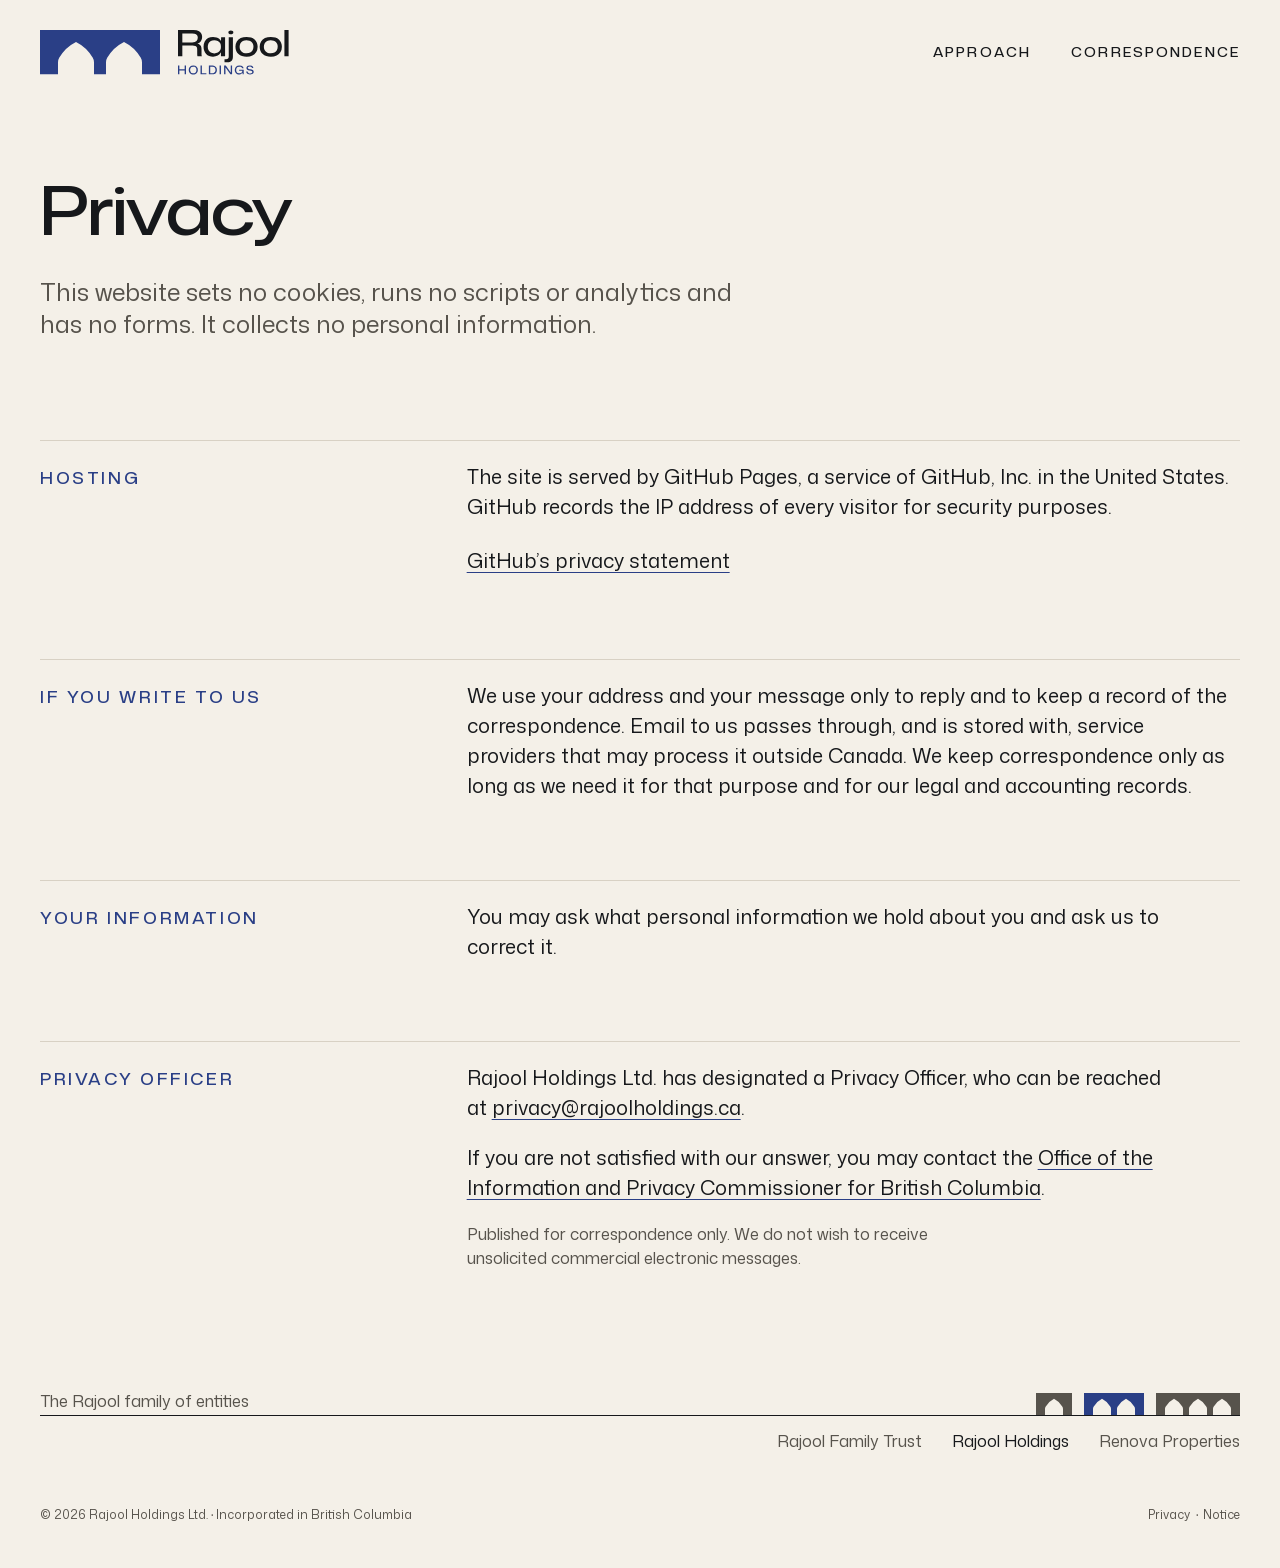
==== privacy/index.html @ 6e5f0f4d "Publish site (source 63369d2)" ====
<!doctype html>
<html lang="en-CA">
<head>
<meta charset="utf-8">
<meta http-equiv="Content-Security-Policy" content="default-src 'none'; style-src 'self'; font-src 'self'; img-src 'self'; base-uri 'none'; form-action 'none'; upgrade-insecure-requests">
<meta name="viewport" content="width=device-width, initial-scale=1">
<meta name="referrer" content="strict-origin-when-cross-origin">
<title>Privacy · Rajool Holdings</title>
<meta name="description" content="This website sets no cookies, runs no scripts or analytics and has no forms. It collects no personal information.">
<meta name="robots" content="noindex">
<link rel="canonical" href="https://rajoolholdings.ca/privacy/">
<meta property="og:type" content="website">
<meta property="og:site_name" content="Rajool Holdings">
<meta property="og:title" content="Privacy · Rajool Holdings">
<meta property="og:description" content="This website sets no cookies, runs no scripts or analytics and has no forms. It collects no personal information.">
<meta property="og:url" content="https://rajoolholdings.ca/privacy/">
<meta property="og:locale" content="en_CA">
<meta property="og:image" content="https://rajoolholdings.ca/assets/og.png?v=b7c1511355">
<meta property="og:image:type" content="image/png">
<meta property="og:image:width" content="1200">
<meta property="og:image:height" content="630">
<meta property="og:image:alt" content="Rajool Holdings">
<meta name="twitter:card" content="summary_large_image">
<meta name="color-scheme" content="light dark">
<meta name="theme-color" content="#F4F0E8" media="(prefers-color-scheme: light)">
<meta name="theme-color" content="#111315" media="(prefers-color-scheme: dark)">
<link rel="preload" href="../assets/fonts/monasans-expanded-500-latin.woff2?v=4d032e9714" as="font" type="font/woff2" crossorigin>
<link rel="preload" href="../assets/fonts/monasans-text-400-latin.woff2?v=869398f5a4" as="font" type="font/woff2" crossorigin>
<link rel="stylesheet" href="../assets/site.css?v=0a5b013a21">
<link rel="icon" href="../favicon.ico?v=cc2454d76b" sizes="32x32">
<link rel="icon" href="../icon.svg?v=e6301068e6" type="image/svg+xml">
<link rel="apple-touch-icon" href="../apple-touch-icon.png?v=8086e03895">

</head>
<body>
<a class="skip-link" href="#main">Skip to content</a>
<header class="site-header">
<div class="wrap site-header__inner">
<a class="site-mark" href="../"><svg viewBox="0 0 625 115" width="250" height="46" role="img" aria-label="Rajool Holdings"><title>Rajool Holdings</title><path class="mark" fill="#2A3F86" fill-rule="evenodd" d="M0 110.83V0H300V110.83H255V80.83A22.5 22.5 0 0 0 251.99 69.58A100.44 100.44 0 0 0 210 30A100.44 100.44 0 0 0 168.01 69.58A22.5 22.5 0 0 0 165 80.83V110.83H135V80.83A22.5 22.5 0 0 0 131.99 69.58A100.44 100.44 0 0 0 90 30A100.44 100.44 0 0 0 48.01 69.58A22.5 22.5 0 0 0 45 80.83V110.83Z"/><path class="name" fill="#16181B" d="M345 65.76v-65.76h38.7q4.42 0 7.85 0.77t6.04 2.3 4.33 3.74 2.58 4.96 0.85 6q0 6.32-3.11 10.51t-8.8 5.82v0.54q3.61 0.54 5.91 2.17t3.39 4.23q1.08 2.62 1.08 6.32v11.73q0 1.71 0.13 3.29t0.77 3.38h-11q-0.46-1.53-0.59-3.16t-0.14-3.6v-9.93q0-3.42-0.99-5.68t-3.52-3.29-7.12-1.04h-26.61v-8.12h25.79q7.67 0 10.78-3.2t3.12-8.35q0-2.97-1-5.05t-2.84-3.38-4.37-1.89-5.69-0.59h-24.71v57.28zm87.6 0.81q-5.33 0-9.7-1.71t-7.49-4.96-4.83-7.8-1.71-10.15q0-7.58 2.98-13.13t8.34-8.52 12.41-2.98q4.96 0 8.75 1.22t6.49 3.38 4.15 5.05h0.54l0.27-8.93h9.92v47.72h-10.37v-9.38h-0.54q-2.26 4.6-7.44 7.4t-11.77 2.79zm2.97-8.11q5.23 0 8.98-2.08t5.73-5.5 1.98-7.4v-3.61q0-3.88-1.98-7.17t-5.73-5.28-8.98-1.98q-4.87 0-8.48 1.94t-5.64 5.59-2.03 8.98q0 5.05 2.03 8.79t5.64 5.73 8.48 1.99zm25.71 22.37v-7.94h3.79q3.52 0 5.14-1.67t1.63-5.73v-47.45h10.46v48.8q0 5.06-1.76 8.12t-4.92 4.47-7.48 1.4zm15.88-69.91q-3.07 0-4.65-1.4t-1.58-3.48q0-2.34 1.72-3.6t4.51-1.27q3.07 0 4.64 1.36t1.58 3.51q0 2.35-1.71 3.61t-4.51 1.27zm39.24 55.74q-6.32 0-11.41-1.71t-8.75-4.92-5.64-7.75q-1.99-4.56-1.99-10.24 0-7.67 3.48-13.22t9.69-8.52q6.23-2.98 14.62-2.98 6.22 0 11.32 1.67t8.75 4.92 5.64 7.8 1.98 10.33q0 7.48-3.43 13.03t-9.65 8.57-14.61 3.02zm0-8.3q5.32 0 9.2-1.98t5.95-5.68 2.08-8.66q0-3.79-1.17-6.86t-3.43-5.23-5.46-3.29-7.17-1.13q-5.41 0-9.25 1.98t-5.95 5.73-2.12 8.8q0 3.7 1.22 6.72t3.42 5.18 5.42 3.3q3.2 1.12 7.26 1.12zm60.62 8.3q-6.32 0-11.41-1.71t-8.75-4.92-5.64-7.75q-1.99-4.56-1.99-10.24 0-7.67 3.48-13.22t9.69-8.52q6.23-2.98 14.62-2.98 6.22 0 11.32 1.67t8.75 4.92 5.64 7.8 1.98 10.33q0 7.48-3.43 13.03t-9.65 8.57-14.61 3.02zm0-8.3q5.32 0 9.2-1.98t5.95-5.68 2.08-8.66q0-3.79-1.17-6.86t-3.43-5.23-5.46-3.29-7.17-1.13q-5.41 0-9.25 1.98t-5.95 5.73-2.12 8.8q0 3.7 1.22 6.72t3.42 5.18 5.42 3.3q3.2 1.12 7.26 1.12zm34.01 7.4v-65.76h10.46v65.76z"/><path class="descriptor" fill="#2A3F86" d="M345 110.83v-21.87h3.42v21.87zm16.65 0v-21.87h3.42v21.87zm-13.95-9.81v-2.88h14.7v2.88zm35.52 10.08q-2.61 0-4.71-0.78t-3.6-2.25-2.28-3.54-0.78-4.62q0-2.58 0.8-4.65t2.27-3.53q1.49-1.45 3.59-2.23t4.71-0.78 4.7 0.78 3.58 2.25 2.29 3.52 0.8 4.64q0 2.55-0.8 4.62t-2.29 3.54-3.58 2.25-4.7 0.78zm0-2.88q2.43 0 4.19-1.01t2.71-2.86 0.96-4.44q0-1.98-0.55-3.53t-1.58-2.61-2.47-1.62q-1.46-0.55-3.26-0.55-2.43 0-4.18 0.97t-2.72 2.84-0.96 4.5q0 1.95 0.56 3.49t1.57 2.63 2.48 1.63q1.45 0.56 3.25 0.56zm18.09 2.61v-21.87h3.42v19.68l-0.75-0.78h11.97v2.97zm20.88 0v-21.87h9.42q3.42 0 5.79 1.36t3.6 3.83 1.23 5.76q0 2.52-0.72 4.54t-2.1 3.45-3.35 2.18-4.45 0.75zm3.42-2.85h5.46q1.83 0 3.26-0.53t2.4-1.56 1.48-2.56 0.51-3.48q0-2.76-0.94-4.53t-2.68-2.64q-1.72-0.87-4-0.87h-5.49zm23.37 2.85v-21.87h3.42v21.87zm11.25 0v-21.87h4.26l12.33 17.34h0.18l-0.15-7.14v-10.2h3.36v21.87h-4.14l-12.33-17.25h-0.18l0.15 6.81v10.44zm37.47 0.27q-2.43 0-4.41-0.78t-3.4-2.24-2.2-3.49q-0.76-2.04-0.76-4.53 0-2.61 0.83-4.71t2.34-3.59 3.64-2.26 4.77-0.78q2.82 0 5.05 0.85t3.68 2.46 1.8 3.86h-3.51q-0.33-1.32-1.29-2.3t-2.4-1.5-3.33-0.52q-2.58 0-4.38 1.05t-2.74 2.94-0.95 4.44q0 1.92 0.56 3.45t1.57 2.61 2.47 1.66 3.23 0.59q2.16 0 3.84-0.77t2.64-2.13 0.96-3.22v-1.29l0.75 0.72h-8.73v-2.49h11.58v11.7h-2.76l-0.18-4.2h-0.21q-0.54 1.35-1.78 2.35t-2.97 1.56-3.71 0.56zm27.33 0q-3.21 0-5.28-0.92t-3.09-2.52-1.08-3.67h3.57q0.06 1.44 0.72 2.46t1.98 1.54 3.27 0.53q1.77 0 3-0.41t1.86-1.2 0.63-1.96q0-1.02-0.36-1.67t-1.11-1.03-1.92-0.66-2.76-0.51q-1.98-0.3-3.53-0.72t-2.61-1.1-1.63-1.72-0.57-2.58q0-1.95 1.06-3.35t3.02-2.14 4.62-0.75 4.56 0.78 2.92 2.22q1.04 1.44 1.1 3.42h-3.48q-0.06-1.35-0.72-2.21t-1.81-1.27-2.72-0.42q-1.59 0-2.7 0.4t-1.71 1.14-0.6 1.79q0 1.2 0.62 1.84t1.96 1.01 3.54 0.69q1.8 0.24 3.33 0.63t2.67 1.08 1.77 1.86 0.63 3.03q0 1.92-1.05 3.36t-3.08 2.23-5.02 0.8z"/></svg></a>
<nav class="site-nav" aria-label="Sections">
<ul class="site-nav__list" role="list"><li><a href="../#approach">Approach</a></li><li><a href="../#correspondence">Correspondence</a></li></ul>
<details class="site-menu">
<summary>Menu</summary>
<ul role="list"><li><a href="../#approach">Approach</a></li><li><a href="../#correspondence">Correspondence</a></li></ul>
</details>
</nav>
</div>
</header>

<main id="main" tabindex="-1">
<div class="wrap page-head">
<h1>Privacy</h1>
<p class="lead">This website sets no cookies, runs no scripts or analytics and has no forms. It collects no personal information.</p>
</div>

<section class="section">
<div class="wrap section__grid">
<h2>Hosting</h2>
<div class="prose">
<p>The site is served by GitHub Pages, a service of GitHub, Inc. in the United States. GitHub records the IP address of every visitor for security purposes.</p>
<p class="link-row"><a href="https://docs.github.com/en/site-policy/privacy-policies/github-general-privacy-statement">GitHub’s privacy statement</a></p>
</div>
</div>
</section>

<section class="section">
<div class="wrap section__grid">
<h2>If you write to us</h2>
<div class="prose"><p>We use your address and your message only to reply and to keep a record of the correspondence. Email to us passes through, and is stored with, service providers that may process it outside Canada. We keep correspondence only as long as we need it for that purpose and for our legal and accounting records.</p></div>
</div>
</section>

<section class="section">
<div class="wrap section__grid">
<h2>Your information</h2>
<div class="prose"><p>You may ask what personal information we hold about you and ask us to correct it.</p></div>
</div>
</section>

<section class="section">
<div class="wrap section__grid">
<h2>Privacy Officer</h2>
<div class="prose">
<p>Rajool Holdings Ltd. has designated a Privacy Officer, who can be reached at <a href="&#109;&#97;&#105;&#108;&#116;&#111;&#58;&#112;&#114;&#105;&#118;&#97;&#99;&#121;&#64;&#114;&#97;&#106;&#111;&#111;&#108;&#104;&#111;&#108;&#100;&#105;&#110;&#103;&#115;&#46;&#99;&#97;">&#112;&#114;&#105;&#118;&#97;&#99;&#121;&#64;&#114;&#97;&#106;&#111;&#111;&#108;&#104;&#111;&#108;&#100;&#105;&#110;&#103;&#115;&#46;&#99;&#97;</a>.</p>
<p>If you are not satisfied with our answer, you may contact the <a href="https://www.oipc.bc.ca/">Office of the Information and Privacy Commissioner for British Columbia</a>.</p>
<p class="casl">Published for correspondence only. We do not wish to receive unsolicited commercial electronic messages.</p>

</div>
</div>
</section>

</main>
<footer class="site-footer">
<div class="wrap">
<div class="family">
<p class="family__line">The Rajool family of entities</p>
<svg class="family__strip" viewBox="0 0.83 1020 110" width="204" height="22" aria-hidden="true"><path class="mark trust" fill="#1F5544" fill-rule="evenodd" d="M0 110.83V0H180V110.83H135V80.83A22.5 22.5 0 0 0 131.99 69.58A100.44 100.44 0 0 0 90 30A100.44 100.44 0 0 0 48.01 69.58A22.5 22.5 0 0 0 45 80.83V110.83Z"/><path class="mark holdings current" fill="#2A3F86" fill-rule="evenodd" d="M240 110.83V0H540V110.83H495V80.83A22.5 22.5 0 0 0 491.99 69.58A100.44 100.44 0 0 0 450 30A100.44 100.44 0 0 0 408.01 69.58A22.5 22.5 0 0 0 405 80.83V110.83H375V80.83A22.5 22.5 0 0 0 371.99 69.58A100.44 100.44 0 0 0 330 30A100.44 100.44 0 0 0 288.01 69.58A22.5 22.5 0 0 0 285 80.83V110.83Z"/><path class="mark renova" fill="#843821" fill-rule="evenodd" d="M600 110.83V0H1020V110.83H975V80.83A22.5 22.5 0 0 0 971.99 69.58A100.44 100.44 0 0 0 930 30A100.44 100.44 0 0 0 888.01 69.58A22.5 22.5 0 0 0 885 80.83V110.83H855V80.83A22.5 22.5 0 0 0 851.99 69.58A100.44 100.44 0 0 0 810 30A100.44 100.44 0 0 0 768.01 69.58A22.5 22.5 0 0 0 765 80.83V110.83H735V80.83A22.5 22.5 0 0 0 731.99 69.58A100.44 100.44 0 0 0 690 30A100.44 100.44 0 0 0 648.01 69.58A22.5 22.5 0 0 0 645 80.83V110.83Z"/></svg>
</div>
<ul class="family__names" role="list"><li><a href="https://rajoolfamilytrust.ca/">Rajool Family Trust</a></li><li><a href="https://rajoolholdings.ca/" aria-current="true">Rajool Holdings</a></li><li><a href="https://renovaproperties.ca/">Renova Properties</a></li></ul>
<div class="legal">
<p class="legal__name"><span>© 2026 Rajool Holdings Ltd.</span><span class="sep"> · </span><span>Incorporated in British Columbia</span></p>
<ul class="legal__links" role="list">
<li><a href="../privacy/" aria-current="page">Privacy</a></li>
<li><a href="../#notice">Notice</a></li>
</ul>
</div>
</div>
</footer>

</body>
</html>
---- assets/site.css ----
@layer reset, tokens, base, layout, components, utilities;
@font-face {
  font-family: "Mona Sans Expanded";
  font-style: normal;
  font-weight: 500;
  font-display: swap;
  src: url("fonts/monasans-expanded-500-latin-ext.woff2?v=0ff20db045") format("woff2");
  unicode-range: U+0100-02BA, U+02BD-02C5, U+02C7-02CC, U+02CE-02D7, U+02DD-02FF, U+0304, U+0308, U+0329, U+1D00-1DBF, U+1E00-1E9F, U+1EF2-1EFF, U+2020, U+20A0-20AB, U+20AD-20C4, U+2113, U+2C60-2C7F, U+A720-A7FF;
}
@font-face {
  font-family: "Mona Sans Expanded";
  font-style: normal;
  font-weight: 500;
  font-display: swap;
  src: url("fonts/monasans-expanded-500-latin.woff2?v=4d032e9714") format("woff2");
  unicode-range: U+0000-00FF, U+0131, U+0152-0153, U+02BB-02BC, U+02C6, U+02DA, U+02DC, U+0304, U+0308, U+0329, U+2000-206F, U+20AC, U+2122, U+2191, U+2193, U+2212, U+2215, U+FEFF, U+FFFD;
}
@font-face {
  font-family: "Mona Sans SemiExpanded";
  font-style: normal;
  font-weight: 500;
  font-display: swap;
  src: url("fonts/monasans-semiexpanded-500-latin-ext.woff2?v=015ec00944") format("woff2");
  unicode-range: U+0100-02BA, U+02BD-02C5, U+02C7-02CC, U+02CE-02D7, U+02DD-02FF, U+0304, U+0308, U+0329, U+1D00-1DBF, U+1E00-1E9F, U+1EF2-1EFF, U+2020, U+20A0-20AB, U+20AD-20C4, U+2113, U+2C60-2C7F, U+A720-A7FF;
}
@font-face {
  font-family: "Mona Sans SemiExpanded";
  font-style: normal;
  font-weight: 500;
  font-display: swap;
  src: url("fonts/monasans-semiexpanded-500-latin.woff2?v=79d76f1848") format("woff2");
  unicode-range: U+0000-00FF, U+0131, U+0152-0153, U+02BB-02BC, U+02C6, U+02DA, U+02DC, U+0304, U+0308, U+0329, U+2000-206F, U+20AC, U+2122, U+2191, U+2193, U+2212, U+2215, U+FEFF, U+FFFD;
}
@font-face {
  font-family: "Mona Sans";
  font-style: normal;
  font-weight: 400;
  font-display: swap;
  src: url("fonts/monasans-text-400-latin-ext.woff2?v=d0cb6b23a5") format("woff2");
  unicode-range: U+0100-02BA, U+02BD-02C5, U+02C7-02CC, U+02CE-02D7, U+02DD-02FF, U+0304, U+0308, U+0329, U+1D00-1DBF, U+1E00-1E9F, U+1EF2-1EFF, U+2020, U+20A0-20AB, U+20AD-20C4, U+2113, U+2C60-2C7F, U+A720-A7FF;
}
@font-face {
  font-family: "Mona Sans";
  font-style: normal;
  font-weight: 400;
  font-display: swap;
  src: url("fonts/monasans-text-400-latin.woff2?v=869398f5a4") format("woff2");
  unicode-range: U+0000-00FF, U+0131, U+0152-0153, U+02BB-02BC, U+02C6, U+02DA, U+02DC, U+0304, U+0308, U+0329, U+2000-206F, U+20AC, U+2122, U+2191, U+2193, U+2212, U+2215, U+FEFF, U+FFFD;
}
@layer tokens {
:root {
  color-scheme: light dark;
  --paper:         oklch(95.6% 0.011 84.6);
  --paper-raised:  oklch(98.3% 0.006 84.6);
  --stone:         oklch(86.3% 0.019 83.1);
  --ink-2:         oklch(44.4% 0.012 81.8);
  --ink:           oklch(20.8% 0.007 258.4);
  --night:         oklch(18.5% 0.005 248.1);
  --night-raised:  oklch(23.3% 0.007 248.1);
  --night-stone:   oklch(35.8% 0.007 248.0);
  --night-ink-2:   oklch(71.4% 0.018 84.6);
  --night-ink:     oklch(92.7% 0.016 82.8);
  --cypress-700:   oklch(40.8% 0.064 169.3);
  --cypress-300:   oklch(76.4% 0.060 165.0);
  --lapis-700:     oklch(39.3% 0.122 268.0);
  --lapis-300:     oklch(77.6% 0.080 270.9);
  --brick-700:     oklch(44.0% 0.111 37.4);
  --brick-300:     oklch(75.7% 0.102 44.2);
  --cypress-wash:  oklch(92.5% 0.022 169.3);
  --lapis-wash:    oklch(92.5% 0.022 268.0);
  --brick-wash:    oklch(92.5% 0.022 37.4);
  --cypress: var(--cypress-700);
  --lapis:   var(--lapis-700);
  --brick:   var(--brick-700);
  --bg:          var(--paper);
  --bg-raised:   var(--paper-raised);
  --text:        var(--ink);
  --text-2:      var(--ink-2);
  --rule-color:  var(--stone);
  --on-accent:   var(--paper);
  --theme-color: #F4F0E8;
  --font-display: "Mona Sans Expanded", "Helvetica Neue", Arial, ui-sans-serif, system-ui, sans-serif;
  --font-caps:    "Mona Sans SemiExpanded", "Helvetica Neue", Arial, ui-sans-serif, system-ui, sans-serif;
  --font-text:    "Mona Sans", ui-sans-serif, system-ui, -apple-system, "Segoe UI", "Helvetica Neue", Arial, sans-serif;
  --weight-display: 500;
  --weight-caps:    500;
  --weight-text:    400;
  --weight-regular: 400;
  --weight-medium:  500;
  --tracking-hero:    clamp(-0.025em, 0.0047rem - 0.1652vw, -0.01em);
  --tracking-display: -0.015em;
  --tracking-heading: -0.01em;
  --tracking-caps:    0.16em;
  --tracking-caps-tight: 0.12em;
  --leading-display: 1.02;
  --leading-tight: 1.1;
  --leading-snug:  1.3;
  --leading-body:  1.5;
  --measure:       64ch;
  --measure-lead:  36ch;
  --step--2: clamp(0.7762rem, 0.7539rem + 0.0988vw, 0.8330rem);
  --step--1: clamp(0.9081rem, 0.8642rem + 0.1953vw, 1.0204rem);
  --step-0:  clamp(1.0625rem, 0.9891rem + 0.3261vw, 1.2500rem);
  --step-1:  clamp(1.2431rem, 1.1304rem + 0.5011vw, 1.5312rem);
  --step-2:  clamp(1.4545rem, 1.2896rem + 0.7327vw, 1.8758rem);
  --step-3:  clamp(1.7017rem, 1.4685rem + 1.0367vw, 2.2978rem);
  --step-4:  clamp(1.9910rem, 1.6686rem + 1.4328vw, 2.8148rem);
  --step-5:  clamp(2.3295rem, 1.8917rem + 1.9456vw, 3.4482rem);
  --step-6:  clamp(2.7255rem, 2.1391rem + 2.6062vw, 4.2240rem);
  --step-7:  clamp(3.2500rem, 2.5261rem + 3.2174vw, 5.1000rem);
  --hero-name: clamp(3.2500rem, 1.7826rem + 6.5217vw, 7.0000rem);
  --space-3xs: clamp(0.2656rem, 0.2473rem + 0.0815vw, 0.3125rem);
  --space-2xs: clamp(0.5312rem, 0.4946rem + 0.1630vw, 0.6250rem);
  --space-xs:  clamp(0.7969rem, 0.7418rem + 0.2446vw, 0.9375rem);
  --space-s:   clamp(1.0625rem, 0.9891rem + 0.3261vw, 1.2500rem);
  --space-m:   clamp(1.5938rem, 1.4837rem + 0.4891vw, 1.8750rem);
  --space-l:   clamp(2.1250rem, 1.9783rem + 0.6522vw, 2.5000rem);
  --space-xl:  clamp(3.1875rem, 2.9674rem + 0.9783vw, 3.7500rem);
  --space-2xl: clamp(4.2500rem, 3.9565rem + 1.3043vw, 5.0000rem);
  --space-3xl: clamp(6.3750rem, 5.9348rem + 1.9565vw, 7.5000rem);
  --space-2xs-s:  clamp(0.5312rem, 0.2500rem + 1.2500vw, 1.2500rem);
  --space-s-l:    clamp(1.0625rem, 0.5000rem + 2.5000vw, 2.5000rem);
  --space-m-xl:   clamp(1.5938rem, 0.7500rem + 3.7500vw, 3.7500rem);
  --space-l-2xl:  clamp(2.1250rem, 1.0000rem + 5.0000vw, 5.0000rem);
  --space-xl-3xl: clamp(3.1875rem, 1.5000rem + 7.5000vw, 7.5000rem);
  --gutter: max(1rem, var(--space-s-l));
  --mark-header: 2.7706rem;
  --mark-footer: 1.3854rem;
  --mark-clear: 0.2707;
  --rule-hair:  1px;
  --rule:       1px;
  --rule-heavy: 2px;
  --radius-0: 0;
  --radius-s: 2px;
  --radius-round: 999px;
  --focus-width:  2px;
  --focus-offset: 3px;
  --focus-ring: var(--focus-width) solid var(--accent);
  --dur-1: 120ms;
  --dur-2: 200ms;
  --dur-3: 320ms;
  --ease-out: cubic-bezier(0.2, 0, 0, 1);
  --ease-in-out: cubic-bezier(0.4, 0, 0.2, 1);
}
:where(:root) {
  --accent:      var(--text);
  --accent-wash: var(--rule-color);
}
@media (prefers-color-scheme: dark) {
  :root {
    --cypress: var(--cypress-300);
    --lapis:   var(--lapis-300);
    --brick:   var(--brick-300);
    --cypress-wash: oklch(26% 0.035 169.3);
    --lapis-wash:   oklch(26% 0.035 268.0);
    --brick-wash:   oklch(26% 0.035 37.4);
    --bg:          var(--night);
    --bg-raised:   var(--night-raised);
    --text:        var(--night-ink);
    --text-2:      var(--night-ink-2);
    --rule-color:  var(--night-stone);
    --on-accent:   var(--night);
    --theme-color: #111315;
  }
}
@media (prefers-reduced-motion: reduce) {
  :root { --dur-1: 0ms; --dur-2: 0ms; --dur-3: 0ms; }
}
@media (forced-colors: active) {
  :root { --focus-ring: var(--focus-width) solid Highlight; }
}
@media print {
  :root {
    color-scheme: light;
    --cypress: var(--cypress-700);
    --lapis:   var(--lapis-700);
    --brick:   var(--brick-700);
    --bg: #FFFFFF; --bg-raised: #FFFFFF; --text: #000000; --text-2: var(--ink-2);
    --rule-color: var(--stone); --on-accent: #FFFFFF;
  }
}
}
@layer tokens {
  :root {
    --content-max: 75rem;
    --u-header: 0.25rem;
    --u-footer: 0.125rem;
    --u-hero: 1.25rem;
    --hero-share: 1;
    --hero-lead: 6;
    --header-pad: var(--space-m);
    --header-extra: 0px;
    --header-block: calc(var(--header-pad) + var(--lockup-family-units) * var(--u-header) / 10 + var(--header-extra));
    --hero-below: var(--space-xl);
  }
  @media (width < 22.5rem) {
    :root { --u-header: min(0.25rem, (100vw - 2 * var(--gutter)) * 10 / var(--lockup-small-wunits)); }
  }
}
@layer reset {
  *, *::before, *::after { box-sizing: border-box; }
  html { -webkit-text-size-adjust: 100%; text-size-adjust: 100%; }
  body, h1, h2, h3, p, ul, ol, dl, dd, figure { margin: 0; }
  ul[role="list"], ol[role="list"] { list-style: none; padding: 0; }
  svg { display: block; }
  a { color: inherit; }
}
@layer base {
  html {
    background: var(--bg);
    color: var(--text);
    font-family: var(--font-text);
    font-synthesis: none;
    font-size: 100%;
    line-height: var(--leading-body);
    hanging-punctuation: first;
    scroll-padding-block-start: var(--space-m);
  }
  body {
    min-block-size: 100svh;
    display: flex;
    flex-direction: column;
    font-size: var(--step-0);
    font-kerning: normal;
    font-variant-ligatures: common-ligatures;
  }
  main { flex: 1 0 auto; }
  [tabindex="-1"]:focus { outline: none; }
  h1, h2, h3 {
    font-family: var(--font-display);
    font-weight: var(--weight-display);
    line-height: var(--leading-tight);
    letter-spacing: var(--tracking-heading);
    text-wrap: balance;
    overflow-wrap: break-word;
  }
  h1 { font-size: var(--step-5); letter-spacing: var(--tracking-display); }
  h2 { font-size: var(--step-3); }
  h3 { font-size: var(--step-2); }
  p, li, dd { text-wrap: pretty; }
  a {
    text-decoration-line: underline;
    text-decoration-thickness: 1px;
    text-underline-offset: 0.22em;
    text-decoration-color: var(--accent);
  }
  a:hover { text-decoration-thickness: 2px; }
  :focus-visible {
    outline: var(--focus-ring);
    outline-offset: var(--focus-offset);
  }
  ::selection { background: var(--accent-wash); color: var(--text); }
}
@layer layout {
  .wrap {
    inline-size: min(100% - 2 * var(--gutter), var(--content-max));
    margin-inline: auto;
  }
  .section { padding-block: var(--space-l-2xl) 0; }
  .section__grid {
    display: grid;
    gap: var(--space-s) var(--space-l);
    padding-block-start: var(--space-s);
    border-block-start: var(--rule-hair) solid var(--rule-color);
  }
  @media (width >= 56rem) {
    .section__grid { grid-template-columns: minmax(0, 1fr) minmax(0, 2fr); align-items: baseline; }
  }
  .section__grid > h2 {
    font: var(--weight-caps) var(--step--1)/1.3 var(--font-caps);
    letter-spacing: var(--tracking-caps);
    text-transform: uppercase;
    color: var(--accent);
  }
  .prose { max-inline-size: var(--measure); }
  .prose > * + * { margin-block-start: var(--space-s); }
}
@layer components {
  .skip-link {
    position: absolute;
    inset-block-start: var(--space-2xs);
    inset-inline-start: var(--gutter);
    z-index: 3;
    padding: var(--space-2xs) var(--space-xs);
    background: var(--text);
    color: var(--bg);
    font: var(--weight-caps) var(--step--1)/1.2 var(--font-caps);
    text-decoration: none;
  }
  .skip-link:not(:focus) {
    clip-path: inset(50%);
    block-size: 1px;
    inline-size: 1px;
    overflow: hidden;
    white-space: nowrap;
  }
  .site-header {
    position: relative;
    z-index: 2;
    block-size: var(--header-block);
    padding-block-start: var(--header-pad);
  }
  .site-header__inner {
    --nav-drop: calc(var(--lockup-small-band) * var(--u-header) / 10 - 1.375rem);
    display: flex;
    flex-wrap: wrap;
    align-items: flex-start;
    justify-content: space-between;
    gap: calc(var(--space-2xs) - var(--nav-drop)) max(var(--space-2xs), 3 * var(--u-header));
  }
  @supports (margin-top: round(1.5px, 1px)) {
    .site-header__inner { --nav-drop: round(calc(var(--lockup-small-band) * var(--u-header) / 10 - 1.375rem), 1px); }
  }
  .site-mark { display: block; flex: none; }
  .site-mark:focus-visible { outline-offset: calc(3 * var(--u-header)); }
  .site-mark svg {
    block-size: calc(var(--lockup-small-units) * var(--u-header) / 10);
    inline-size: auto;
  }
  .site-mark .mark, .site-mark .descriptor { fill: var(--accent); }
  .site-mark .name { fill: var(--text); }
  .site-mark .endorsement { fill: var(--text-2); }
  .site-nav { margin-block-start: var(--nav-drop); margin-inline-start: auto; }
  .site-nav__list { display: flex; flex-wrap: wrap; column-gap: var(--space-l); }
  .site-nav a, .site-menu summary {
    display: flex;
    align-items: center;
    min-block-size: 2.75rem;
    font: var(--weight-caps) max(0.8125rem, var(--step--2))/1 var(--font-caps);
    letter-spacing: var(--tracking-caps);
    text-transform: uppercase;
    text-decoration-color: transparent;
    text-underline-offset: 0.5em;
  }
  .site-nav a:hover { text-decoration-color: var(--accent); text-decoration-thickness: 1px; }
  .site-menu { display: none; }
  .site-menu summary {
    gap: 0.4em;
    letter-spacing: 0.1em;
    list-style: none;
    cursor: pointer;
  }
  .site-menu summary::-webkit-details-marker { display: none; }
  .site-menu summary::after {
    content: "";
    inline-size: 0.75rem;
    block-size: 0.4375rem;
    border-block: 1.5px solid currentColor;
  }
  .site-menu[open] summary::after { block-size: 0; border-block-end: 0; }
  .site-menu ul {
    position: absolute;
    inset-inline: 0;
    inset-block-start: 100%;
    min-block-size: calc(100svh - var(--header-block));
    padding: var(--space-2xs) var(--gutter) var(--space-m);
    background: var(--bg);
    border-block-end: var(--rule-hair) solid var(--rule-color);
  }
  .site-menu li + li { border-block-start: var(--rule-hair) solid var(--rule-color); }
  .site-menu ul a {
    display: block;
    padding-block: var(--space-s);
    font: var(--weight-display) var(--step-2)/1.2 var(--font-display);
    letter-spacing: var(--tracking-heading);
    text-transform: none;
    text-decoration-color: transparent;
  }
  @media (width < 48rem) {
    .site-nav__list { display: none; }
    .site-menu { display: block; }
  }
  .hero {
    display: grid;
    grid-template-rows: minmax(var(--space-m), 2fr) auto minmax(var(--space-xl), 3fr) auto;
    min-block-size: min(calc(100svh - var(--header-block)), 60rem);
    padding-block-end: var(--hero-below);
  }
  .hero__text { grid-row: 2; }
  .hero > .bridge { grid-row: 4; }
  .hero__name {
    font-size: var(--hero-name);
    line-height: var(--leading-display);
    letter-spacing: -0.025em;
  }
  .hero__line {
    margin-block-start: var(--space-s-l);
    text-wrap: balance;
    font-size: var(--step-1);
    line-height: var(--leading-snug);
    color: var(--text-2);
  }
  @media (width < 64rem) {
    .hero__name { letter-spacing: -0.018em; }
  }
  @media (width < 64rem) {
    .hero { display: block; min-block-size: 0; padding-block: var(--space-xl) 0; }
    .hero > .bridge { margin-block-start: var(--space-xl); }
    .statement { padding-block-start: var(--space-xl); }
  }
  @media (width < 40rem) {
    .hero { padding-block-start: var(--space-l); }
    .hero > .bridge { margin-block-start: var(--space-l); }
    .statement { padding-block-start: var(--space-l); }
    .hero__name { font-size: var(--hero-name-phone, var(--hero-name)); letter-spacing: -0.01em; }
    .hero__line { font-size: var(--step-2); line-height: 1.25; max-inline-size: 15em; }
  }
  .bridge { container-type: inline-size; overflow-x: clip; }
  .bridge__wrap { display: flex; justify-content: flex-end; }
  .bridge::after {
    content: "";
    display: block;
    block-size: var(--rule);
    background: var(--text);
  }
  .span-bar, .span-art {
    --reach: calc((100cqi + min(100cqi - 2 * var(--gutter), var(--content-max))) / 2);
    --u-fit: calc(var(--reach) * var(--hero-share) / var(--span-units));
    --u: min(var(--u-hero), var(--u-fit));
    flex: none;
    inline-size: calc(var(--u) * var(--span-units));
    block-size: auto;
    overflow: visible;
  }
  @media (width >= 48rem) {
    .span-bar, .span-art { --u-fit: calc(var(--reach) / (var(--span-units) + var(--hero-lead))); }
  }
  @supports (inline-size: round(down, 3px, 2px)) {
    .span-bar, .span-art { --u: round(down, min(var(--u-hero), var(--u-fit)), 2px); }
  }
  .span-bar .mark, .span-art .mark { fill: var(--accent); }
  @media (width >= 48rem) and (height <= 43rem) {
    .hero__line { margin-block-start: var(--space-s); }
    :root { --hero-below: var(--space-l); }
  }
  @media (width >= 48rem) and (height <= 38rem) {
    :root { --u-hero: 1rem; }
  }
  .statement { padding-block-start: var(--space-xl); }
  .statement p {
    max-inline-size: 23em;
    font-size: var(--step-3);
    line-height: 1.28;
    letter-spacing: -0.005em;
    text-wrap: balance;
  }
  .page-head { padding-block: var(--space-2xl) var(--space-s); }
  .page-head h1 { font-size: var(--step-6); }
  .page-head .lead { margin-block-start: var(--space-m); }
  .page-head .lead + p { margin-block-start: var(--space-m); }
  .lead {
    max-inline-size: 30em;
    font-size: var(--step-1);
    line-height: var(--leading-snug);
    color: var(--text-2);
  }
  .section__lead {
    max-inline-size: 22em;
    margin-block-end: var(--space-xl);
    font-size: var(--step-2);
    line-height: 1.3;
  }
  .section__body { container-type: inline-size; }
  .principles { display: grid; gap: var(--space-l) var(--space-xl); }
  .principles > div { padding-block-start: var(--space-s); border-block-start: var(--rule-hair) solid var(--rule-color); }
  .principles dt {
    font: var(--weight-display) var(--step-4)/var(--leading-tight) var(--font-display);
    letter-spacing: var(--tracking-display);
  }
  .principles dd {
    max-inline-size: 24em;
    margin-block-start: var(--space-2xs);
    color: var(--text-2);
  }
  @container (inline-size >= 34rem) {
    .principles { grid-template-columns: repeat(2, minmax(0, 1fr)); row-gap: var(--space-xl); }
  }
  .section--small .prose { font-size: var(--step--1); line-height: 1.55; color: var(--text-2); }
  .link-row a { display: inline-block; padding-block: 0.25rem; }
  .mailbox { font: var(--weight-display) var(--step-2)/1.2 var(--font-display); letter-spacing: var(--tracking-heading); overflow-wrap: anywhere; }
  .mailbox a { display: inline-block; padding-block: 0.15em; }
  .casl { max-inline-size: 52ch; font-size: var(--step--1); color: var(--text-2); }
  .mailbox + .casl { margin-block-start: var(--space-xs); }
  .site-footer { margin-block-start: var(--space-xl-3xl); padding-block-end: var(--space-l); }
  .family {
    display: grid;
    grid-template-columns: minmax(0, 1fr) auto;
    align-items: end;
    column-gap: var(--space-s);
  }
  .family::after {
    content: "";
    grid-row: 2;
    grid-column: 1 / -1;
    block-size: var(--rule);
    background: var(--text);
  }
  .family__line {
    grid-row: 1;
    padding-block-end: 0.3em;
    font-size: var(--step--1);
    line-height: 1.2;
    color: var(--text-2);
  }
  .family__strip { grid-row: 1; grid-column: 2; }
  .family__strip .mark { fill: var(--text-2); }
  .family__strip .current { fill: var(--accent); }
  .family__names {
    display: flex;
    flex-wrap: wrap;
    justify-content: flex-end;
    column-gap: var(--space-m);
    font-size: var(--step--1);
    line-height: 1.2;
  }
  .family__names a {
    display: block;
    padding-block: var(--space-xs) var(--space-2xs);
    color: var(--text-2);
    text-decoration-color: transparent;
  }
  .family__names a[aria-current] { color: var(--text); }
  .family__names a:hover { text-decoration-color: currentColor; text-decoration-thickness: 1px; }
  .legal {
    display: flex;
    flex-wrap: wrap;
    align-items: baseline;
    gap: 0 var(--space-m);
    margin-block-start: var(--space-l);
    font: var(--weight-regular) 0.75rem/1.5 var(--font-text);
    color: var(--text-2);
  }
  .legal__name > span { white-space: nowrap; }
  .legal__links { display: flex; flex-wrap: wrap; justify-content: flex-end; margin-inline-start: auto; }
  .legal__links li + li::before { content: "·" / ""; padding-inline: 0.45em; }
  .legal a {
    display: inline-block;
    padding-block: 0.3rem;
    text-decoration-color: transparent;
  }
  .legal a:hover { text-decoration-color: currentColor; text-decoration-thickness: 1px; }
  @media (width < 40rem) {
    .family { grid-template-columns: minmax(0, 1fr); }
    .family__strip { grid-column: 1; justify-self: end; }
    .family__line { grid-row: 3; padding-block: var(--space-xs) 0; }
    .family__names { flex-direction: column; align-items: flex-end; text-align: end; margin-block-start: var(--space-2xs); }
    .family__names a { padding-block: var(--space-2xs) 0; }
    .legal { display: grid; grid-template-columns: minmax(0, 1fr); }
    .legal__name > span { display: block; white-space: normal; }
    .legal__name > .sep { display: none; }
    .legal__links { justify-content: flex-start; margin-inline-start: 0; }
  }
}
@layer utilities {
  @media (prefers-reduced-motion: no-preference) {
    html { scroll-behavior: smooth; }
  }
  @media (forced-colors: active) {
    .bridge::after, .family::after { background: CanvasText; }
  }
  @media print {
    .skip-link, .site-nav { display: none; }
    .hero { min-block-size: 0; }
    main a[href^="http"]::after { content: " (" attr(href) ")"; font-size: 0.85em; }
    .section, .principles > div { break-inside: avoid; }
  }
}
@layer tokens {:root{--lockup-small-units:115;--lockup-small-wunits:625;--lockup-family-units:155;--lockup-small-band:55.41;--span-units:30}}
@layer tokens {
  :root {
    --accent: var(--lapis);
    --accent-wash: var(--lapis-wash);
    --hero-name-phone: min(4.5rem, (100vw - 2 * var(--gutter)) / 4.5);
  }
  @media (width < 22.5rem) {
    :root { --header-extra: calc(2.75rem + var(--space-2xs)); }
  }
}
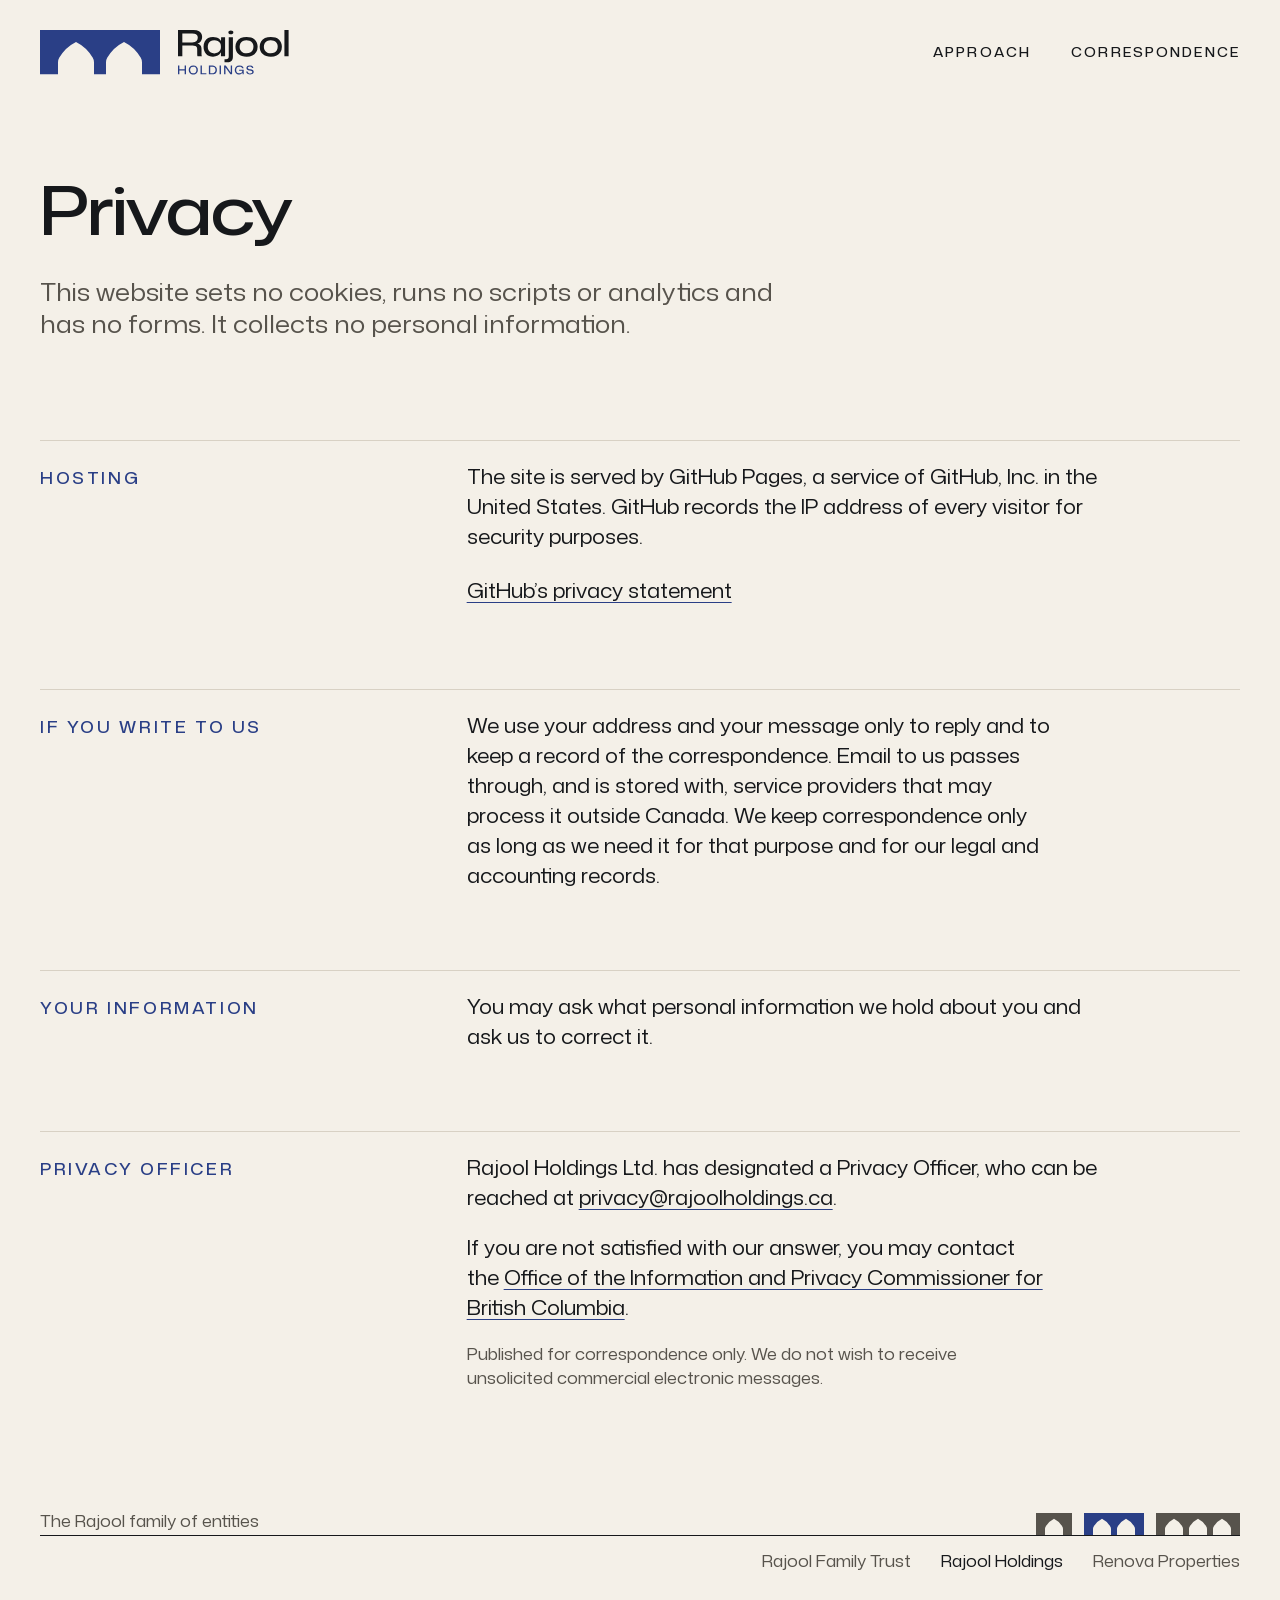
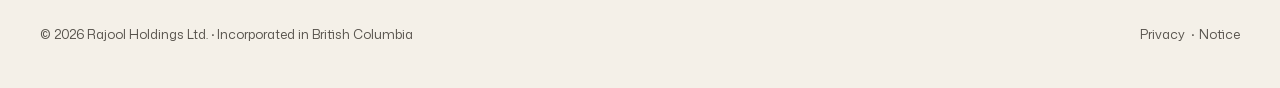
==== commit 0e0b4342: "Publish site (source 63b753d)" ====
--- a/privacy/index.html
+++ b/privacy/index.html
@@ -15,20 +15,19 @@
 <meta property="og:description" content="This website sets no cookies, runs no scripts or analytics and has no forms. It collects no personal information.">
 <meta property="og:url" content="https://rajoolholdings.ca/privacy/">
 <meta property="og:locale" content="en_CA">
-<meta property="og:image" content="https://rajoolholdings.ca/assets/og.png?v=b7c1511355">
+<meta property="og:image" content="https://rajoolholdings.ca/assets/og.png?v=ae1ed28335">
 <meta property="og:image:type" content="image/png">
 <meta property="og:image:width" content="1200">
 <meta property="og:image:height" content="630">
 <meta property="og:image:alt" content="Rajool Holdings">
 <meta name="twitter:card" content="summary_large_image">
-<meta name="color-scheme" content="light dark">
-<meta name="theme-color" content="#F4F0E8" media="(prefers-color-scheme: light)">
-<meta name="theme-color" content="#111315" media="(prefers-color-scheme: dark)">
+<meta name="color-scheme" content="light">
+<meta name="theme-color" content="#F4F0E8">
 <link rel="preload" href="../assets/fonts/monasans-expanded-500-latin.woff2?v=4d032e9714" as="font" type="font/woff2" crossorigin>
-<link rel="preload" href="../assets/fonts/monasans-text-400-latin.woff2?v=869398f5a4" as="font" type="font/woff2" crossorigin>
-<link rel="stylesheet" href="../assets/site.css?v=0a5b013a21">
-<link rel="icon" href="../favicon.ico?v=cc2454d76b" sizes="32x32">
-<link rel="icon" href="../icon.svg?v=e6301068e6" type="image/svg+xml">
+<link rel="preload" href="../assets/fonts/monasans-semiexpanded-400-latin.woff2?v=7b20d30480" as="font" type="font/woff2" crossorigin>
+<link rel="stylesheet" href="../assets/site.css?v=e1698b3e26">
+<link rel="icon" href="../favicon.ico?v=dedbdae43a" sizes="32x32">
+<link rel="icon" href="../icon.svg?v=90aeea2619" type="image/svg+xml">
 <link rel="apple-touch-icon" href="../apple-touch-icon.png?v=8086e03895">
 
 </head>
--- a/assets/site.css
+++ b/assets/site.css
@@ -18,6 +18,22 @@
 @font-face {
   font-family: "Mona Sans SemiExpanded";
   font-style: normal;
+  font-weight: 400;
+  font-display: swap;
+  src: url("fonts/monasans-semiexpanded-400-latin-ext.woff2?v=ca2d2a0001") format("woff2");
+  unicode-range: U+0100-02BA, U+02BD-02C5, U+02C7-02CC, U+02CE-02D7, U+02DD-02FF, U+0304, U+0308, U+0329, U+1D00-1DBF, U+1E00-1E9F, U+1EF2-1EFF, U+2020, U+20A0-20AB, U+20AD-20C4, U+2113, U+2C60-2C7F, U+A720-A7FF;
+}
+@font-face {
+  font-family: "Mona Sans SemiExpanded";
+  font-style: normal;
+  font-weight: 400;
+  font-display: swap;
+  src: url("fonts/monasans-semiexpanded-400-latin.woff2?v=7b20d30480") format("woff2");
+  unicode-range: U+0000-00FF, U+0131, U+0152-0153, U+02BB-02BC, U+02C6, U+02DA, U+02DC, U+0304, U+0308, U+0329, U+2000-206F, U+20AC, U+2122, U+2191, U+2193, U+2212, U+2215, U+FEFF, U+FFFD;
+}
+@font-face {
+  font-family: "Mona Sans SemiExpanded";
+  font-style: normal;
   font-weight: 500;
   font-display: swap;
   src: url("fonts/monasans-semiexpanded-500-latin-ext.woff2?v=015ec00944") format("woff2");
@@ -31,25 +47,9 @@
   src: url("fonts/monasans-semiexpanded-500-latin.woff2?v=79d76f1848") format("woff2");
   unicode-range: U+0000-00FF, U+0131, U+0152-0153, U+02BB-02BC, U+02C6, U+02DA, U+02DC, U+0304, U+0308, U+0329, U+2000-206F, U+20AC, U+2122, U+2191, U+2193, U+2212, U+2215, U+FEFF, U+FFFD;
 }
-@font-face {
-  font-family: "Mona Sans";
-  font-style: normal;
-  font-weight: 400;
-  font-display: swap;
-  src: url("fonts/monasans-text-400-latin-ext.woff2?v=d0cb6b23a5") format("woff2");
-  unicode-range: U+0100-02BA, U+02BD-02C5, U+02C7-02CC, U+02CE-02D7, U+02DD-02FF, U+0304, U+0308, U+0329, U+1D00-1DBF, U+1E00-1E9F, U+1EF2-1EFF, U+2020, U+20A0-20AB, U+20AD-20C4, U+2113, U+2C60-2C7F, U+A720-A7FF;
-}
-@font-face {
-  font-family: "Mona Sans";
-  font-style: normal;
-  font-weight: 400;
-  font-display: swap;
-  src: url("fonts/monasans-text-400-latin.woff2?v=869398f5a4") format("woff2");
-  unicode-range: U+0000-00FF, U+0131, U+0152-0153, U+02BB-02BC, U+02C6, U+02DA, U+02DC, U+0304, U+0308, U+0329, U+2000-206F, U+20AC, U+2122, U+2191, U+2193, U+2212, U+2215, U+FEFF, U+FFFD;
-}
 @layer tokens {
 :root {
-  color-scheme: light dark;
+  color-scheme: light;
   --paper:         oklch(95.6% 0.011 84.6);
   --paper-raised:  oklch(98.3% 0.006 84.6);
   --stone:         oklch(86.3% 0.019 83.1);
@@ -69,6 +69,9 @@
   --cypress-wash:  oklch(92.5% 0.022 169.3);
   --lapis-wash:    oklch(92.5% 0.022 268.0);
   --brick-wash:    oklch(92.5% 0.022 37.4);
+  --cypress-wash-dark: oklch(26% 0.035 169.3);
+  --lapis-wash-dark:   oklch(26% 0.035 268.0);
+  --brick-wash-dark:   oklch(26% 0.035 37.4);
   --cypress: var(--cypress-700);
   --lapis:   var(--lapis-700);
   --brick:   var(--brick-700);
@@ -81,7 +84,7 @@
   --theme-color: #F4F0E8;
   --font-display: "Mona Sans Expanded", "Helvetica Neue", Arial, ui-sans-serif, system-ui, sans-serif;
   --font-caps:    "Mona Sans SemiExpanded", "Helvetica Neue", Arial, ui-sans-serif, system-ui, sans-serif;
-  --font-text:    "Mona Sans", ui-sans-serif, system-ui, -apple-system, "Segoe UI", "Helvetica Neue", Arial, sans-serif;
+  --font-text:    "Mona Sans SemiExpanded", ui-sans-serif, system-ui, -apple-system, "Segoe UI", "Helvetica Neue", Arial, sans-serif;
   --weight-display: 500;
   --weight-caps:    500;
   --weight-text:    400;
@@ -96,8 +99,7 @@
   --leading-tight: 1.1;
   --leading-snug:  1.3;
   --leading-body:  1.5;
-  --measure:       64ch;
-  --measure-lead:  36ch;
+  --measure:       45ch;
   --step--2: clamp(0.7762rem, 0.7539rem + 0.0988vw, 0.8330rem);
   --step--1: clamp(0.9081rem, 0.8642rem + 0.1953vw, 1.0204rem);
   --step-0:  clamp(1.0625rem, 0.9891rem + 0.3261vw, 1.2500rem);
@@ -108,7 +110,7 @@
   --step-5:  clamp(2.3295rem, 1.8917rem + 1.9456vw, 3.4482rem);
   --step-6:  clamp(2.7255rem, 2.1391rem + 2.6062vw, 4.2240rem);
   --step-7:  clamp(3.2500rem, 2.5261rem + 3.2174vw, 5.1000rem);
-  --hero-name: clamp(3.2500rem, 1.7826rem + 6.5217vw, 7.0000rem);
+  --hero-line: clamp(2.1250rem, 1.1957rem + 4.1304vw, 4.5000rem);
   --space-3xs: clamp(0.2656rem, 0.2473rem + 0.0815vw, 0.3125rem);
   --space-2xs: clamp(0.5312rem, 0.4946rem + 0.1630vw, 0.6250rem);
   --space-xs:  clamp(0.7969rem, 0.7418rem + 0.2446vw, 0.9375rem);
@@ -146,23 +148,6 @@
   --accent:      var(--text);
   --accent-wash: var(--rule-color);
 }
-@media (prefers-color-scheme: dark) {
-  :root {
-    --cypress: var(--cypress-300);
-    --lapis:   var(--lapis-300);
-    --brick:   var(--brick-300);
-    --cypress-wash: oklch(26% 0.035 169.3);
-    --lapis-wash:   oklch(26% 0.035 268.0);
-    --brick-wash:   oklch(26% 0.035 37.4);
-    --bg:          var(--night);
-    --bg-raised:   var(--night-raised);
-    --text:        var(--night-ink);
-    --text-2:      var(--night-ink-2);
-    --rule-color:  var(--night-stone);
-    --on-accent:   var(--night);
-    --theme-color: #111315;
-  }
-}
 @media (prefers-reduced-motion: reduce) {
   :root { --dur-1: 0ms; --dur-2: 0ms; --dur-3: 0ms; }
 }
@@ -378,20 +363,11 @@
   }
   .hero__text { grid-row: 2; }
   .hero > .bridge { grid-row: 4; }
-  .hero__name {
-    font-size: var(--hero-name);
-    line-height: var(--leading-display);
-    letter-spacing: -0.025em;
-  }
   .hero__line {
-    margin-block-start: var(--space-s-l);
-    text-wrap: balance;
-    font-size: var(--step-1);
-    line-height: var(--leading-snug);
-    color: var(--text-2);
-  }
-  @media (width < 64rem) {
-    .hero__name { letter-spacing: -0.018em; }
+    max-inline-size: 14em;
+    font-size: var(--hero-line);
+    line-height: 1.08;
+    letter-spacing: var(--tracking-hero);
   }
   @media (width < 64rem) {
     .hero { display: block; min-block-size: 0; padding-block: var(--space-xl) 0; }
@@ -402,8 +378,7 @@
     .hero { padding-block-start: var(--space-l); }
     .hero > .bridge { margin-block-start: var(--space-l); }
     .statement { padding-block-start: var(--space-l); }
-    .hero__name { font-size: var(--hero-name-phone, var(--hero-name)); letter-spacing: -0.01em; }
-    .hero__line { font-size: var(--step-2); line-height: 1.25; max-inline-size: 15em; }
+    .hero__line { line-height: 1.12; }
   }
   .bridge { container-type: inline-size; overflow-x: clip; }
   .bridge__wrap { display: flex; justify-content: flex-end; }
@@ -413,9 +388,9 @@
     block-size: var(--rule);
     background: var(--text);
   }
-  .span-bar, .span-art {
+  .span-bar {
     --reach: calc((100cqi + min(100cqi - 2 * var(--gutter), var(--content-max))) / 2);
-    --u-fit: calc(var(--reach) * var(--hero-share) / var(--span-units));
+    --u-fit: calc(var(--reach) * var(--hero-share) / var(--span-family-units));
     --u: min(var(--u-hero), var(--u-fit));
     flex: none;
     inline-size: calc(var(--u) * var(--span-units));
@@ -423,14 +398,13 @@
     overflow: visible;
   }
   @media (width >= 48rem) {
-    .span-bar, .span-art { --u-fit: calc(var(--reach) / (var(--span-units) + var(--hero-lead))); }
+    .span-bar { --u-fit: calc(var(--reach) / (var(--span-family-units) + var(--hero-lead))); }
   }
   @supports (inline-size: round(down, 3px, 2px)) {
-    .span-bar, .span-art { --u: round(down, min(var(--u-hero), var(--u-fit)), 2px); }
-  }
-  .span-bar .mark, .span-art .mark { fill: var(--accent); }
+    .span-bar { --u: round(down, min(var(--u-hero), var(--u-fit)), 2px); }
+  }
+  .span-bar .mark { fill: var(--accent); }
   @media (width >= 48rem) and (height <= 43rem) {
-    .hero__line { margin-block-start: var(--space-s); }
     :root { --hero-below: var(--space-l); }
   }
   @media (width >= 48rem) and (height <= 38rem) {
@@ -479,7 +453,7 @@
   .link-row a { display: inline-block; padding-block: 0.25rem; }
   .mailbox { font: var(--weight-display) var(--step-2)/1.2 var(--font-display); letter-spacing: var(--tracking-heading); overflow-wrap: anywhere; }
   .mailbox a { display: inline-block; padding-block: 0.15em; }
-  .casl { max-inline-size: 52ch; font-size: var(--step--1); color: var(--text-2); }
+  .casl { max-inline-size: var(--measure); font-size: var(--step--1); color: var(--text-2); }
   .mailbox + .casl { margin-block-start: var(--space-xs); }
   .site-footer { margin-block-start: var(--space-xl-3xl); padding-block-end: var(--space-l); }
   .family {
@@ -565,12 +539,11 @@
     .section, .principles > div { break-inside: avoid; }
   }
 }
-@layer tokens {:root{--lockup-small-units:115;--lockup-small-wunits:625;--lockup-family-units:155;--lockup-small-band:55.41;--span-units:30}}
+@layer tokens {:root{--lockup-small-units:115;--lockup-small-wunits:625;--lockup-family-units:155;--lockup-small-band:55.41;--span-units:30;--span-family-units:42}}
 @layer tokens {
   :root {
     --accent: var(--lapis);
     --accent-wash: var(--lapis-wash);
-    --hero-name-phone: min(4.5rem, (100vw - 2 * var(--gutter)) / 4.5);
   }
   @media (width < 22.5rem) {
     :root { --header-extra: calc(2.75rem + var(--space-2xs)); }
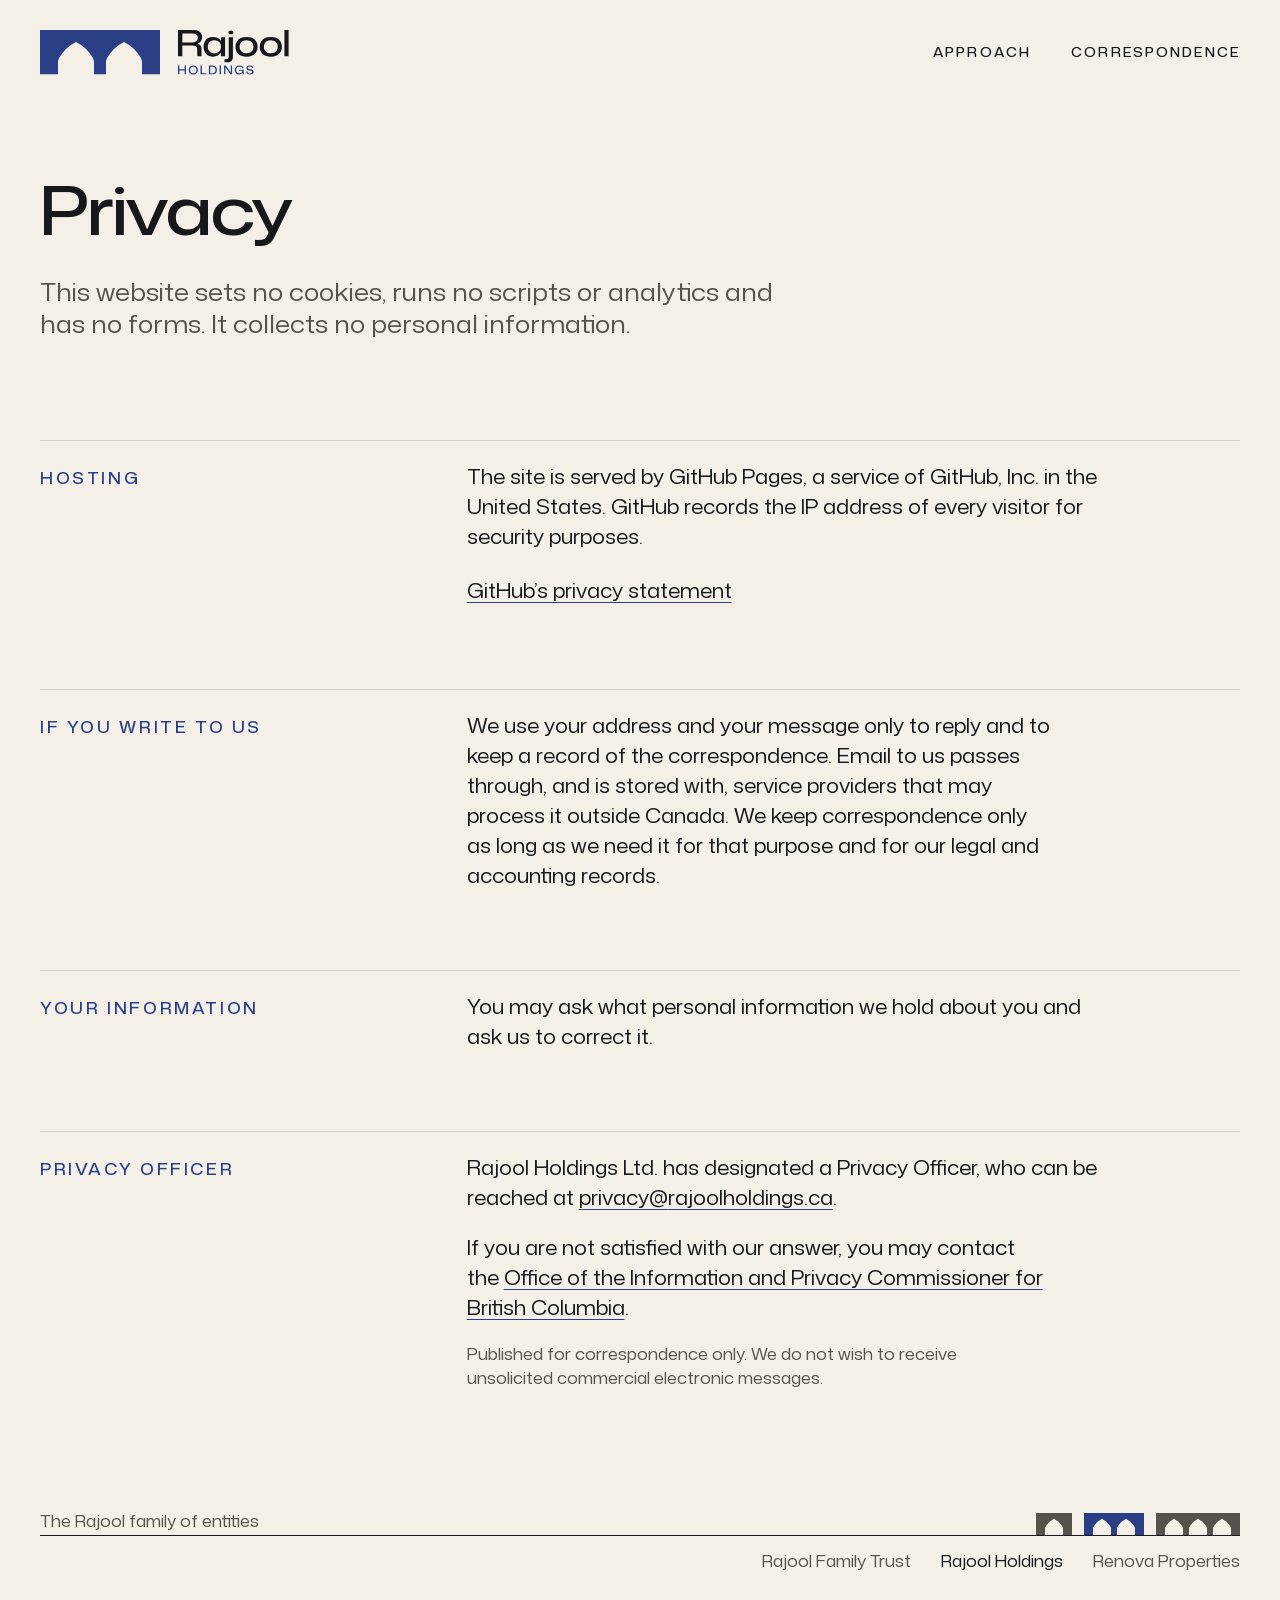
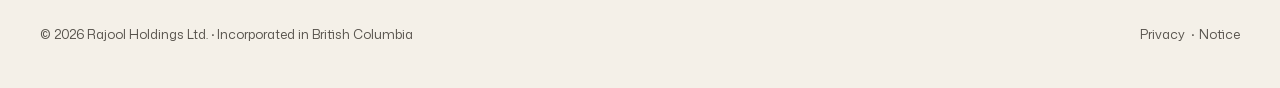
==== commit 79299cf5: "Publish site (source 8588be8)" ====
--- a/privacy/index.html
+++ b/privacy/index.html
@@ -25,7 +25,7 @@
 <meta name="theme-color" content="#F4F0E8">
 <link rel="preload" href="../assets/fonts/monasans-expanded-500-latin.woff2?v=4d032e9714" as="font" type="font/woff2" crossorigin>
 <link rel="preload" href="../assets/fonts/monasans-semiexpanded-400-latin.woff2?v=7b20d30480" as="font" type="font/woff2" crossorigin>
-<link rel="stylesheet" href="../assets/site.css?v=e1698b3e26">
+<link rel="stylesheet" href="../assets/site.css?v=90aa376c70">
 <link rel="icon" href="../favicon.ico?v=dedbdae43a" sizes="32x32">
 <link rel="icon" href="../icon.svg?v=90aeea2619" type="image/svg+xml">
 <link rel="apple-touch-icon" href="../apple-touch-icon.png?v=8086e03895">
@@ -80,7 +80,7 @@
 <div class="wrap section__grid">
 <h2>Privacy Officer</h2>
 <div class="prose">
-<p>Rajool Holdings Ltd. has designated a Privacy Officer, who can be reached at <a href="&#109;&#97;&#105;&#108;&#116;&#111;&#58;&#112;&#114;&#105;&#118;&#97;&#99;&#121;&#64;&#114;&#97;&#106;&#111;&#111;&#108;&#104;&#111;&#108;&#100;&#105;&#110;&#103;&#115;&#46;&#99;&#97;">&#112;&#114;&#105;&#118;&#97;&#99;&#121;&#64;&#114;&#97;&#106;&#111;&#111;&#108;&#104;&#111;&#108;&#100;&#105;&#110;&#103;&#115;&#46;&#99;&#97;</a>.</p>
+<p>Rajool Holdings Ltd. has designated a Privacy Officer, who can be reached at <a href="&#109;&#97;&#105;&#108;&#116;&#111;&#58;&#112;&#114;&#105;&#118;&#97;&#99;&#121;&#64;&#114;&#97;&#106;&#111;&#111;&#108;&#104;&#111;&#108;&#100;&#105;&#110;&#103;&#115;&#46;&#99;&#97;">&#112;&#114;&#105;&#118;&#97;&#99;&#121;&#64;<wbr>&#114;&#97;&#106;&#111;&#111;&#108;&#104;&#111;&#108;&#100;&#105;&#110;&#103;&#115;&#46;&#99;&#97;</a>.</p>
 <p>If you are not satisfied with our answer, you may contact the <a href="https://www.oipc.bc.ca/">Office of the Information and Privacy Commissioner for British Columbia</a>.</p>
 <p class="casl">Published for correspondence only. We do not wish to receive unsolicited commercial electronic messages.</p>
 
--- a/assets/site.css
+++ b/assets/site.css
@@ -451,7 +451,7 @@
   }
   .section--small .prose { font-size: var(--step--1); line-height: 1.55; color: var(--text-2); }
   .link-row a { display: inline-block; padding-block: 0.25rem; }
-  .mailbox { font: var(--weight-display) var(--step-2)/1.2 var(--font-display); letter-spacing: var(--tracking-heading); overflow-wrap: anywhere; }
+  .mailbox { font: var(--weight-display) var(--step-2)/1.2 var(--font-display); letter-spacing: var(--tracking-heading); overflow-wrap: normal; }
   .mailbox a { display: inline-block; padding-block: 0.15em; }
   .casl { max-inline-size: var(--measure); font-size: var(--step--1); color: var(--text-2); }
   .mailbox + .casl { margin-block-start: var(--space-xs); }
